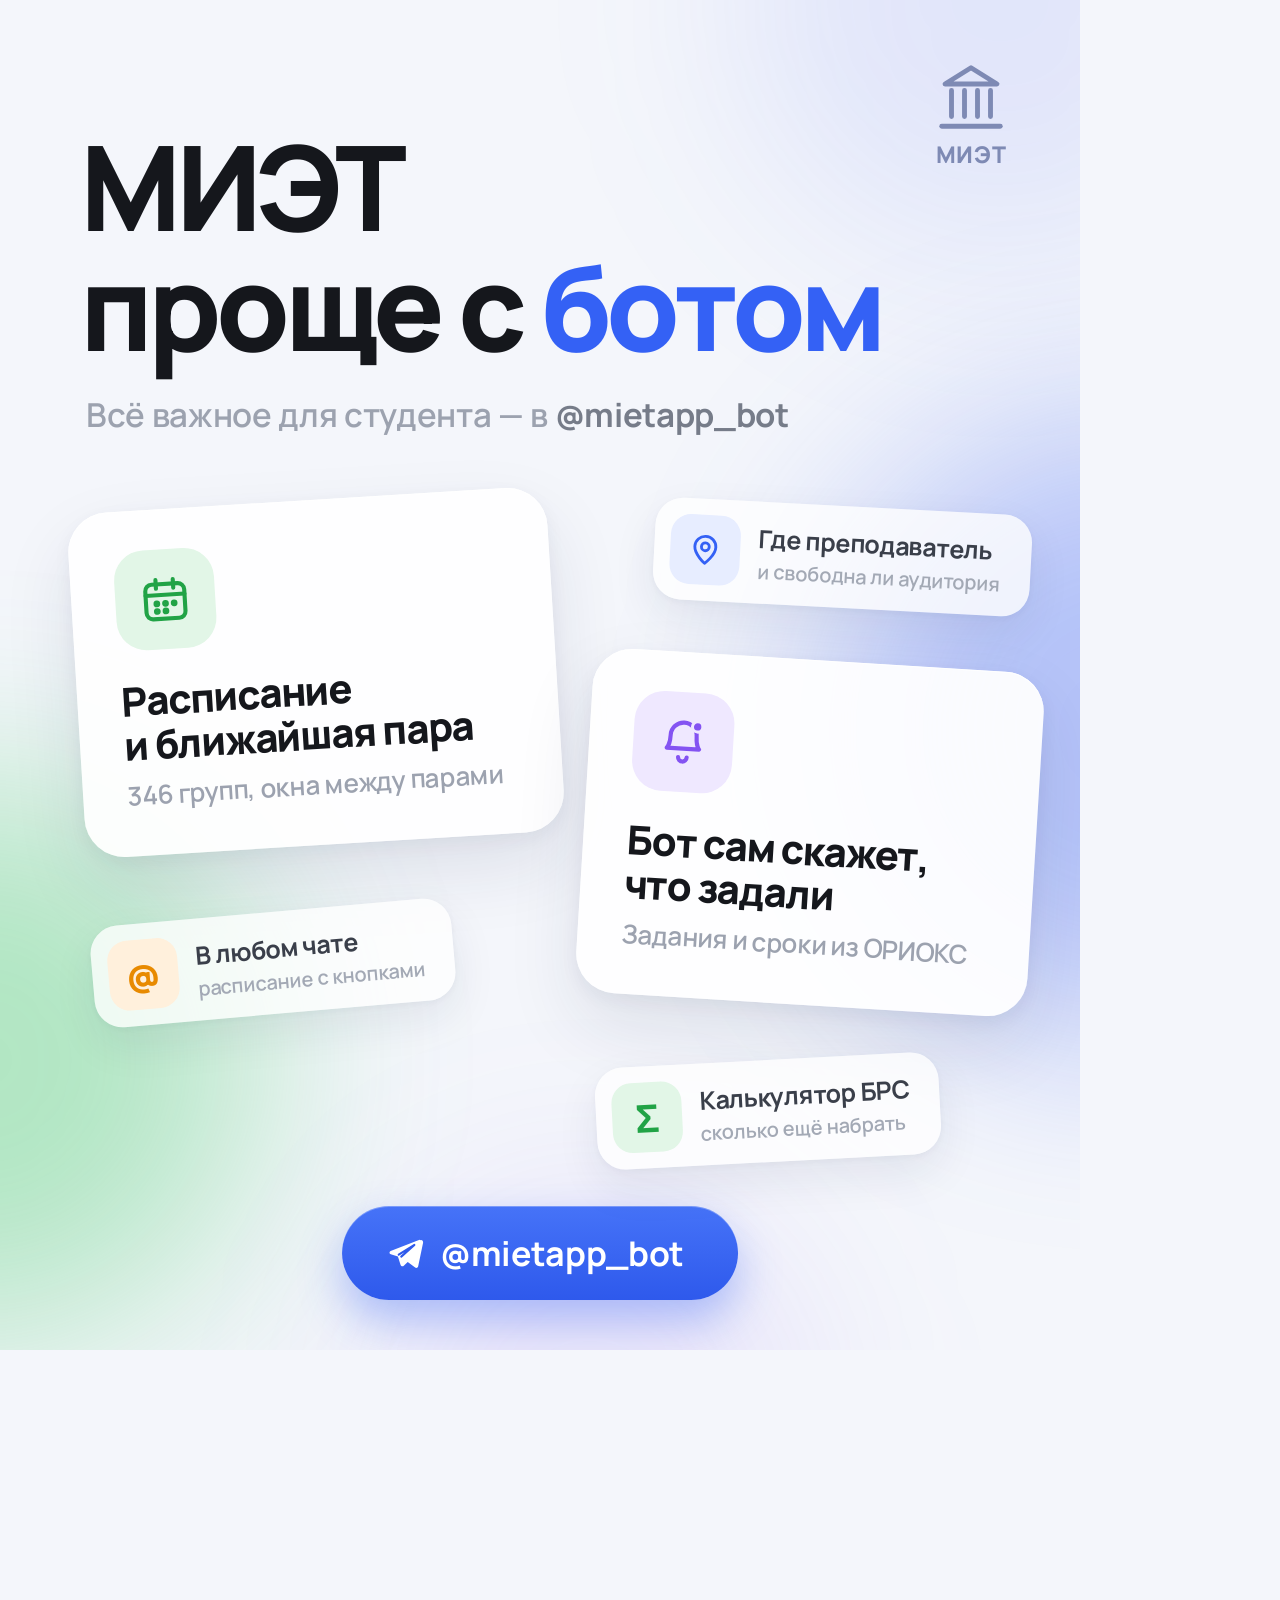
==== promo/card.html @ 09e2590e "Утренняя карточка дня — тем, кто её попросил Расписание смотрят в одно и то же время: утром, по доро" ====
<!doctype html>
<html lang="ru">
<head>
<meta charset="utf-8">
<title>@mietapp_bot — промо-карточка</title>
<!--
  Промо-карточка бота, 1080×1350 (4:5 — формат поста в Telegram и VK).
  Рендер в PNG: python promo/render.py
  Шрифт — тот же Manrope, что в приложении, из ../fonts.
-->
<style>
  @font-face { font-family: 'Manrope'; font-weight: 600; src: url('../fonts/manrope-600-cyrillic.woff2') format('woff2'); unicode-range: U+0400-045F, U+2116; }
  @font-face { font-family: 'Manrope'; font-weight: 600; src: url('../fonts/manrope-600-latin.woff2') format('woff2'); unicode-range: U+0000-00FF, U+2000-206F, U+2212; }
  @font-face { font-family: 'Manrope'; font-weight: 700; src: url('../fonts/manrope-700-cyrillic.woff2') format('woff2'); unicode-range: U+0400-045F, U+2116; }
  @font-face { font-family: 'Manrope'; font-weight: 700; src: url('../fonts/manrope-700-latin.woff2') format('woff2'); unicode-range: U+0000-00FF, U+2000-206F, U+2212; }
  @font-face { font-family: 'Manrope'; font-weight: 800; src: url('../fonts/manrope-800-cyrillic.woff2') format('woff2'); unicode-range: U+0400-045F, U+2116; }
  @font-face { font-family: 'Manrope'; font-weight: 800; src: url('../fonts/manrope-800-latin.woff2') format('woff2'); unicode-range: U+0000-00FF, U+2000-206F, U+2212; }

  * { box-sizing: border-box; margin: 0; }

  html, body { width: 1080px; height: 1350px; overflow: hidden; }

  body {
    position: relative;
    font-family: 'Manrope', sans-serif;
    color: #15171C;
    background: #F4F6FB;
    -webkit-font-smoothing: antialiased;
  }

  /* Цветные пятна по краям — как в референсе: зелёное снизу слева, синее справа */
  .blob { position: absolute; border-radius: 50%; filter: blur(100px); }
  .blob-green  { width: 560px; height: 560px; left: -300px; top: 780px;  background: rgba(52, 199, 89, .34); }
  .blob-blue   { width: 620px; height: 620px; right: -360px; top: 420px; background: rgba(57, 94, 244, .34); }
  .blob-sky    { width: 520px; height: 520px; right: -180px; top: -260px; background: rgba(57, 94, 244, .10); }
  .blob-violet { width: 420px; height: 420px; left: 380px; top: 1200px;  background: rgba(139, 92, 246, .12); }

  .logo {
    position: absolute; right: 70px; top: 58px;
    display: flex; flex-direction: column; align-items: center; gap: 2px;
    color: #7E8AB4;
  }
  .logo span { font-size: 23px; font-weight: 800; letter-spacing: .03em; }

  h1 {
    position: absolute; left: 80px; top: 126px;
    font-size: 118px; font-weight: 800; line-height: 1.02; letter-spacing: -0.045em;
  }
  h1 em { font-style: normal; color: #3461F5; }

  .sub {
    position: absolute; left: 86px; top: 392px;
    font-size: 33px; font-weight: 600; letter-spacing: -0.01em; color: #9CA2AF;
  }
  .sub b { font-weight: 700; color: #767C89; }

  /* ── большие карточки ── */
  .card {
    position: absolute;
    padding: 40px 44px 44px;
    border-radius: 40px;
    background: rgba(255, 255, 255, .93);
    box-shadow:
      inset 0 1px 0 rgba(255, 255, 255, .95),
      0 32px 72px rgba(28, 39, 76, .10),
      0 6px 18px rgba(28, 39, 76, .05);
  }
  .card .tile { width: 100px; height: 100px; border-radius: 30px; }
  .card h2 {
    margin-top: 28px;
    font-size: 40px; font-weight: 800; line-height: 1.1; letter-spacing: -0.03em;
  }
  .card p {
    margin-top: 12px;
    font-size: 26px; font-weight: 600; line-height: 1.25; letter-spacing: -0.01em;
    color: #9CA2AF;
  }

  /* ── маленькие плашки — поверх карточек, если где-то соприкоснутся ── */
  .chip {
    position: absolute; z-index: 2;
    display: flex; align-items: center; gap: 18px;
    padding: 16px 30px 16px 16px;
    border-radius: 28px;
    background: rgba(255, 255, 255, .78);
    box-shadow: 0 18px 44px rgba(28, 39, 76, .08), 0 2px 6px rgba(28, 39, 76, .04);
  }
  .chip .tile { width: 70px; height: 70px; border-radius: 20px; }
  .chip b     { display: block; font-size: 25px; font-weight: 700; letter-spacing: -0.01em; color: #3A3F4A; }
  .chip small { display: block; margin-top: 2px; font-size: 20px; font-weight: 600; color: #A3A9B5; }

  .tile { display: flex; align-items: center; justify-content: center; flex-shrink: 0; }
  .tile svg { fill: none; stroke: currentColor; stroke-width: 1.9; stroke-linecap: round; stroke-linejoin: round; }
  .glyph { font-weight: 800; line-height: 1; }

  .t-green  { background: #E2F6E7; color: #21A346; }
  .t-violet { background: #EFE8FF; color: #8453F2; }
  .t-blue   { background: #E7EDFF; color: #3461F5; }
  .t-orange { background: #FFF0DC; color: #E88A00; }

  .pill {
    position: absolute; left: 50%; top: 1206px; transform: translateX(-50%);
    display: flex; align-items: center; gap: 16px;
    padding: 24px 54px 24px 44px;
    border-radius: 999px;
    background: linear-gradient(180deg, #4673F8 0%, #2E59EC 100%);
    box-shadow: 0 20px 44px rgba(52, 97, 245, .36), inset 0 1px 0 rgba(255, 255, 255, .28);
    color: #fff; font-size: 34px; font-weight: 700; letter-spacing: -0.01em;
  }
</style>
</head>
<body>
  <div class="blob blob-sky"></div>
  <div class="blob blob-blue"></div>
  <div class="blob blob-green"></div>
  <div class="blob blob-violet"></div>

  <div class="logo">
    <svg width="78" height="78" viewBox="0 0 24 24" fill="none" stroke="currentColor"
         stroke-width="1.5" stroke-linecap="round" stroke-linejoin="round">
      <path d="M3 21h18"/><path d="m12 3 8 5H4l8-5Z"/>
      <path d="M6 10v8M10 10v8M14 10v8M18 10v8"/>
    </svg>
    <span>МИЭТ</span>
  </div>

  <h1>МИЭТ<br>проще с <em>ботом</em></h1>
  <div class="sub">Всё важное для студента — в <b>@mietapp_bot</b></div>

  <!-- расписание: большая, слева -->
  <div class="card" style="left: 76px; top: 500px; width: 480px; transform: rotate(-3.5deg)">
    <div class="tile t-green">
      <svg width="52" height="52" viewBox="0 0 24 24">
        <rect x="3" y="5" width="18" height="16" rx="3"/><path d="M3 10h18M8 3v4M16 3v4"/>
        <circle cx="8" cy="14" r=".6" fill="currentColor"/><circle cx="12" cy="14" r=".6" fill="currentColor"/>
        <circle cx="16" cy="14" r=".6" fill="currentColor"/><circle cx="8" cy="17.5" r=".6" fill="currentColor"/>
        <circle cx="12" cy="17.5" r=".6" fill="currentColor"/>
      </svg>
    </div>
    <h2>Расписание<br>и ближайшая пара</h2>
    <p>346 групп, окна между парами</p>
  </div>

  <!-- преподаватели и аудитории: плашка, справа сверху -->
  <div class="chip" style="left: 654px; top: 506px; transform: rotate(3deg)">
    <div class="tile t-blue">
      <svg width="36" height="36" viewBox="0 0 24 24">
        <path d="M12 21s7-5.6 7-11a7 7 0 1 0-14 0c0 5.4 7 11 7 11Z"/><circle cx="12" cy="10" r="2.6"/>
      </svg>
    </div>
    <div><b>Где преподаватель</b><small>и свободна ли аудитория</small></div>
  </div>

  <!-- ОРИОКС: большая, справа ниже -->
  <div class="card" style="left: 584px; top: 660px; width: 452px; transform: rotate(3.5deg)">
    <div class="tile t-violet">
      <svg width="52" height="52" viewBox="0 0 24 24">
        <path d="M6 9a6 6 0 1 1 12 0c0 4.5 1.5 6 1.5 6H4.5S6 13.5 6 9Z"/><path d="M10 19a2 2 0 0 0 4 0"/>
        <circle cx="18.2" cy="4.6" r="2.4" fill="currentColor" stroke="#EFE8FF" stroke-width="1.4"/>
      </svg>
    </div>
    <h2>Бот сам скажет,<br>что задали</h2>
    <p>Задания и сроки из ОРИОКС</p>
  </div>

  <!-- любой чат: плашка, слева -->
  <div class="chip" style="left: 92px; top: 912px; transform: rotate(-5deg)">
    <div class="tile t-orange"><span class="glyph" style="font-size: 38px">@</span></div>
    <div><b>В любом чате</b><small>расписание с кнопками</small></div>
  </div>

  <!-- БРС: плашка, справа снизу -->
  <div class="chip" style="left: 596px; top: 1060px; transform: rotate(-3deg)">
    <div class="tile t-green"><span class="glyph" style="font-size: 40px">Σ</span></div>
    <div><b>Калькулятор БРС</b><small>сколько ещё набрать</small></div>
  </div>

  <div class="pill">
    <svg width="38" height="38" viewBox="0 0 24 24" fill="#fff">
      <path d="M21.2 3.6 2.9 10.7c-1 .4-.9 1.8.1 2.1l4.5 1.4 1.7 5.4c.3.9 1.4 1.1 2 .5l2.5-2.4 4.7 3.5c.7.5 1.7.1 1.9-.8l3.1-14.9c.2-1.1-.8-2-1.7-1.6Z"/>
      <path d="m9.6 14.3 8.3-7.4-9.9 6.2" fill="none" stroke="#2E59EC" stroke-width="1.3" stroke-linecap="round" stroke-linejoin="round"/>
    </svg>
    @mietapp_bot
  </div>
</body>
</html>
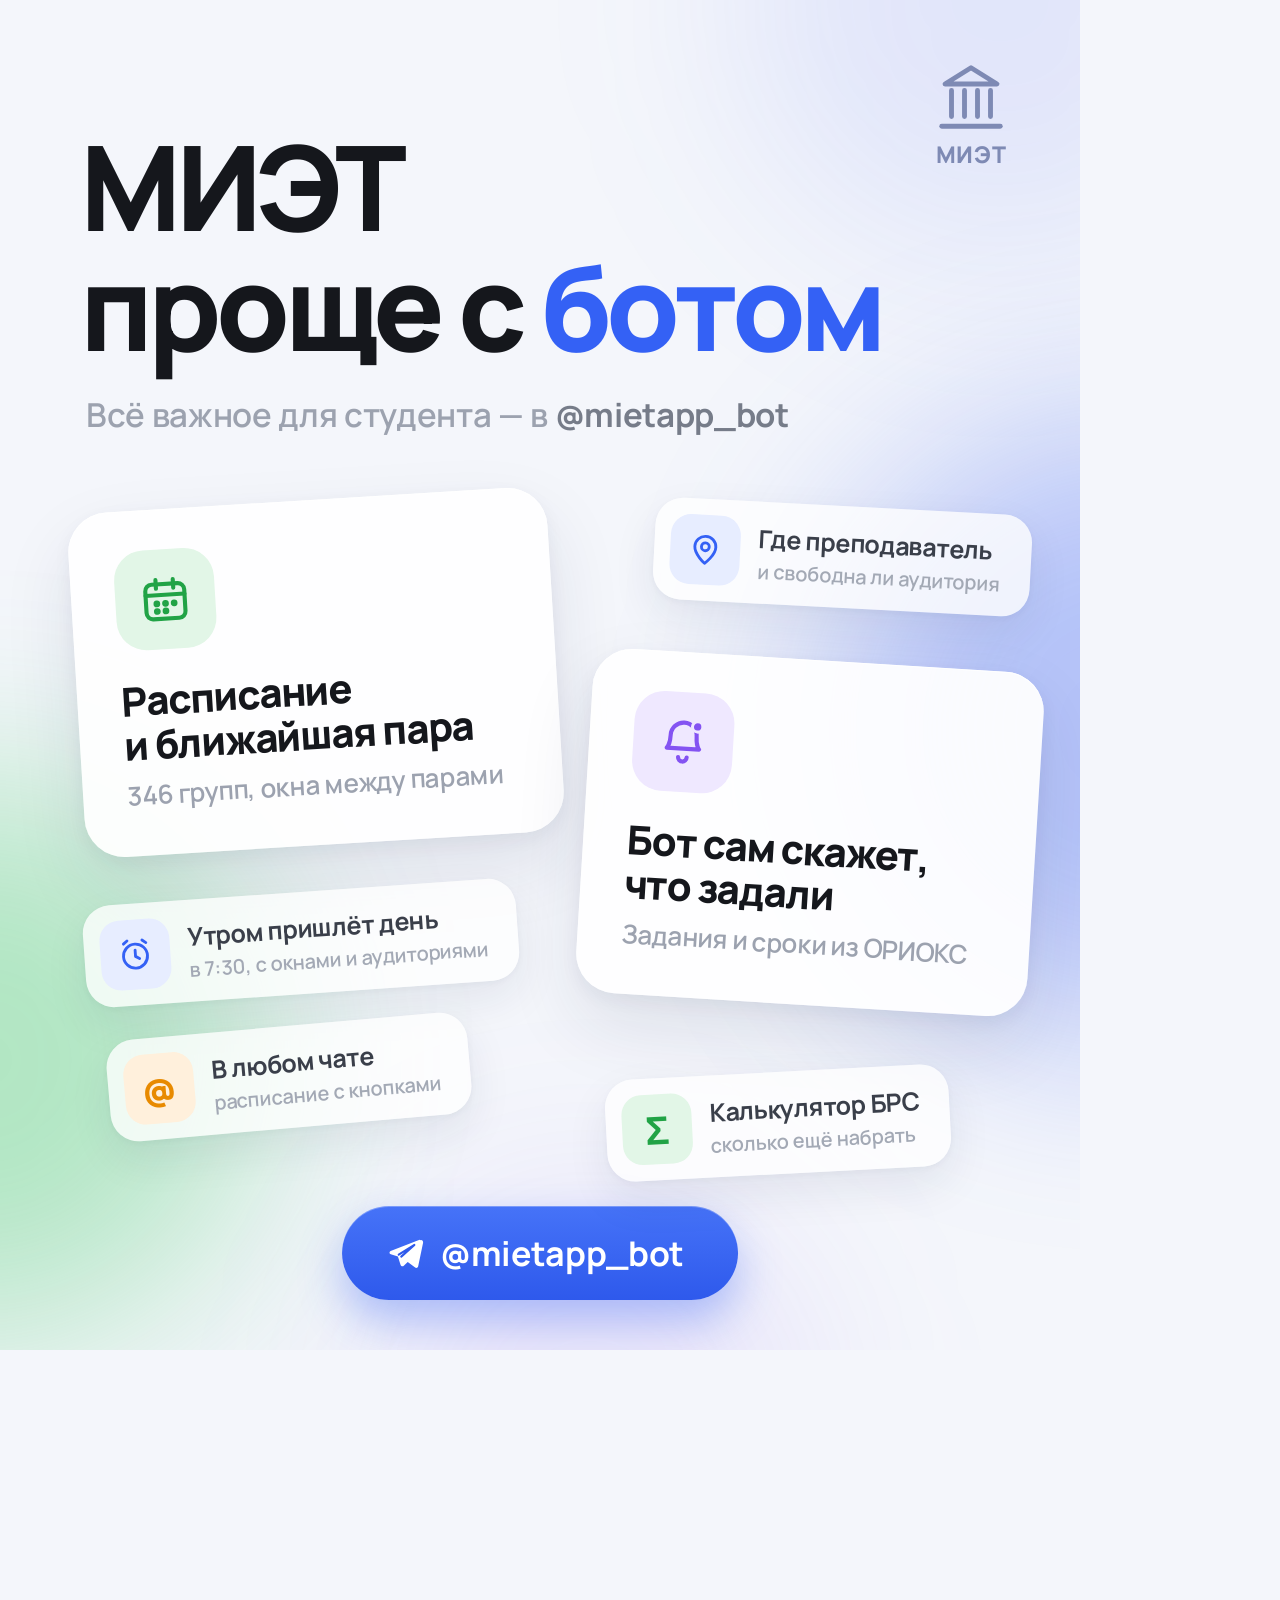
==== commit 2ab9b4cd: "Пост собирается нашими премиум-эмодзи Значки в подписи были случайные — те, что под рукой в раскладк" ====
--- a/promo/card.html
+++ b/promo/card.html
@@ -163,14 +163,25 @@
     <p>Задания и сроки из ОРИОКС</p>
   </div>
 
-  <!-- любой чат: плашка, слева -->
-  <div class="chip" style="left: 92px; top: 912px; transform: rotate(-5deg)">
+  <!-- утренняя карточка: плашка, слева — это главное отличие бота -->
+  <div class="chip" style="left: 84px; top: 892px; transform: rotate(-4deg)">
+    <div class="tile t-blue">
+      <svg width="36" height="36" viewBox="0 0 24 24">
+        <circle cx="12" cy="13" r="8"/><path d="M12 9v4.2l2.6 1.6"/>
+        <path d="M4.5 4.5 7 2.6M19.5 4.5 17 2.6"/>
+      </svg>
+    </div>
+    <div><b>Утром пришлёт день</b><small>в 7:30, с окнами и аудиториями</small></div>
+  </div>
+
+  <!-- любой чат: плашка, слева ниже -->
+  <div class="chip" style="left: 108px; top: 1026px; transform: rotate(-5deg)">
     <div class="tile t-orange"><span class="glyph" style="font-size: 38px">@</span></div>
     <div><b>В любом чате</b><small>расписание с кнопками</small></div>
   </div>
 
   <!-- БРС: плашка, справа снизу -->
-  <div class="chip" style="left: 596px; top: 1060px; transform: rotate(-3deg)">
+  <div class="chip" style="left: 606px; top: 1072px; transform: rotate(-3deg)">
     <div class="tile t-green"><span class="glyph" style="font-size: 40px">Σ</span></div>
     <div><b>Калькулятор БРС</b><small>сколько ещё набрать</small></div>
   </div>
